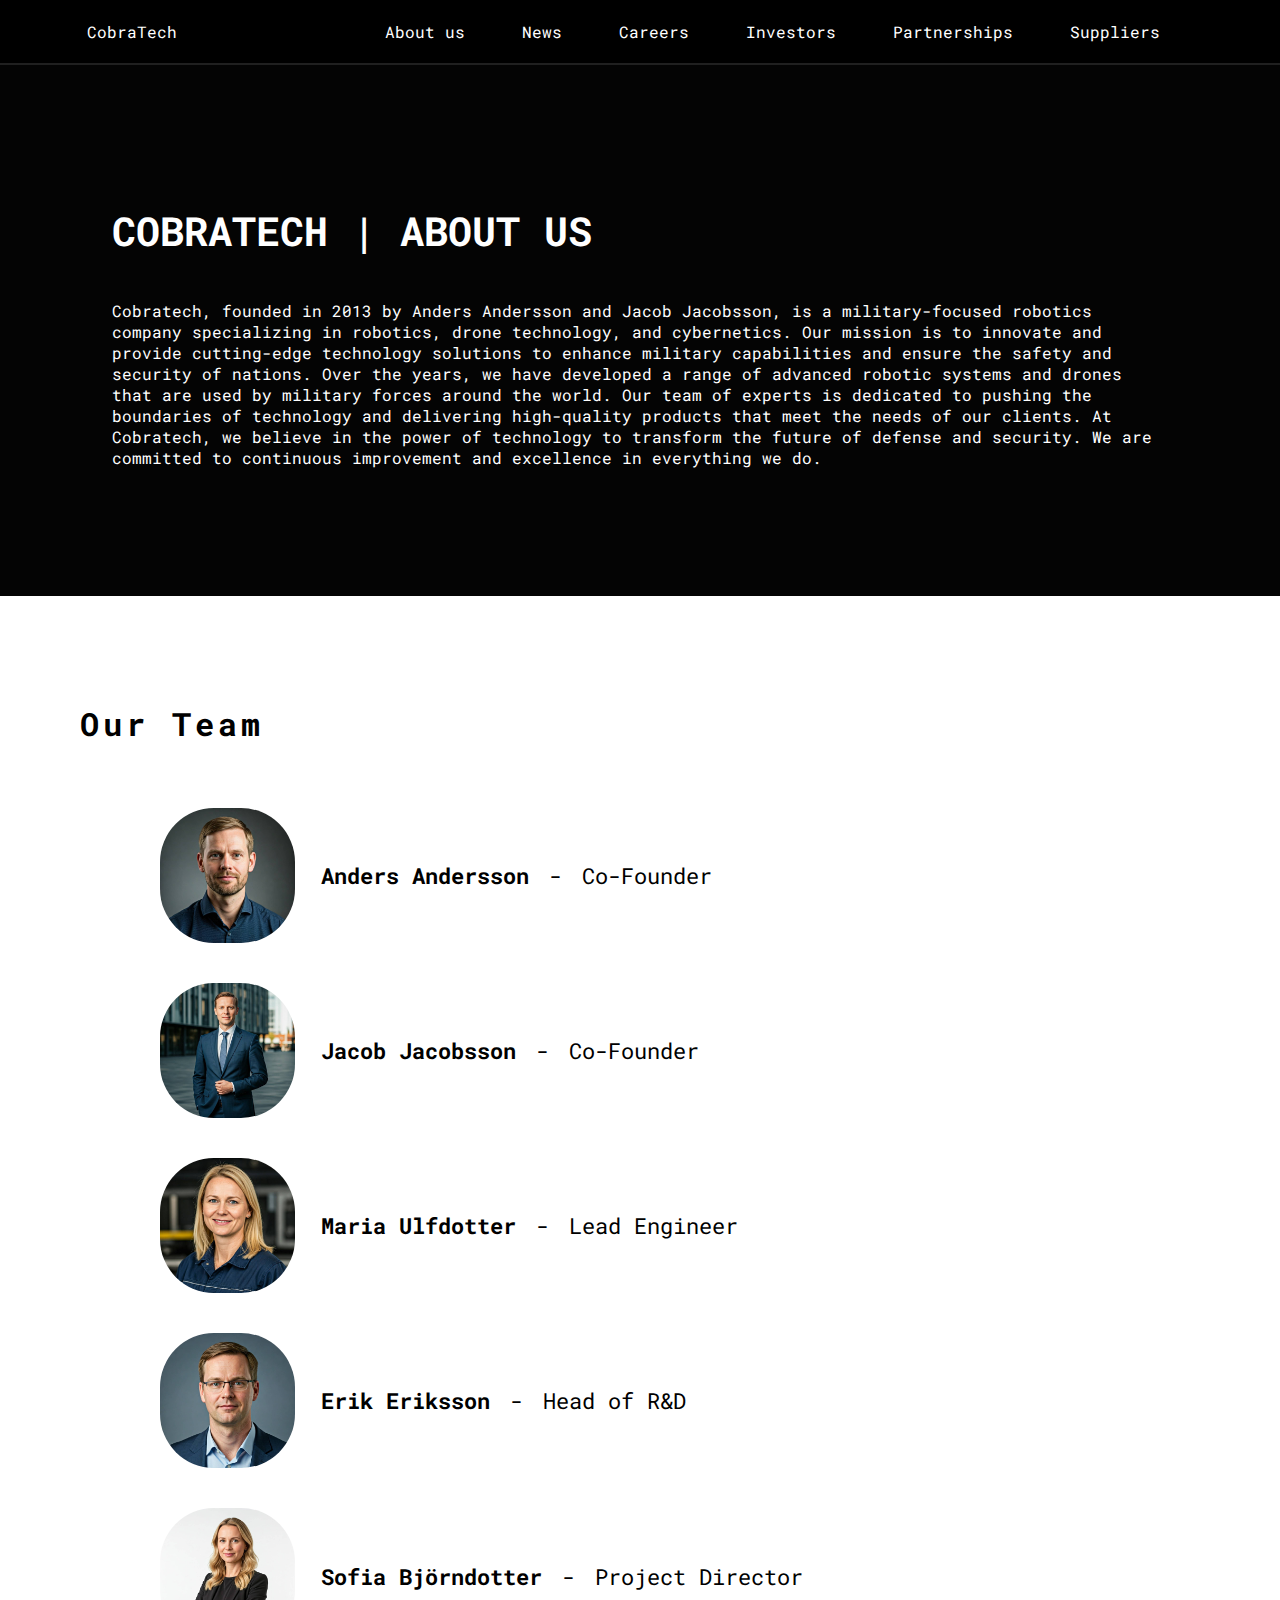
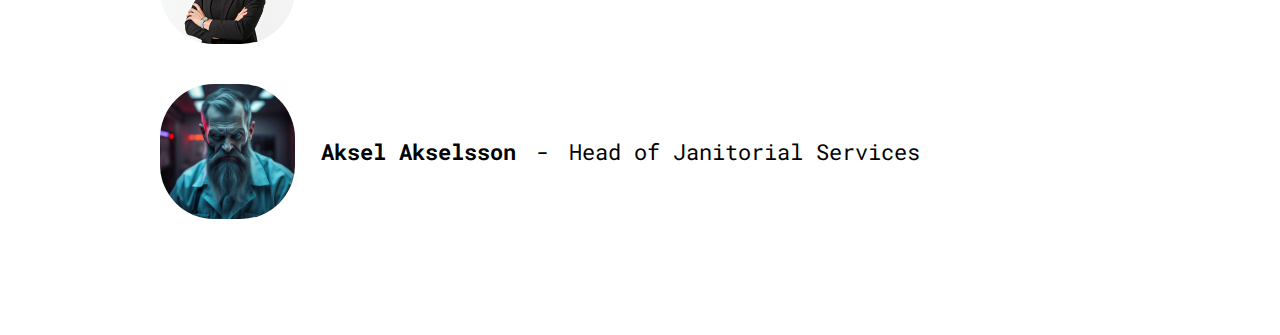
==== About.html @ 30767d49 "employee list" ====
<!DOCTYPE html>
<html lang="en">
<head>
    <meta charset="UTF-8">
    <meta name="viewport" content="width=device-width, initial-scale=1.0">
    <title>About us - CobraTech</title>
    <link rel="stylesheet" href="reset.css">
    <link rel="stylesheet" href="style.css">
</head>
<body>
        <header class="site-head">
            <a href="index.html">CobraTech</a>
                <nav class="nav">
                    <ul class="nav-list">
                        <li><a href="About.html">About us</a></li>
                        <li><a href="#">News</a></li>
                        <li><a href="#">Careers</a></li>
                        <li><a href="#">Investors</a></li>
                        <li><a href="#">Partnerships</a></li>
                        <li><a href="#">Suppliers</a></li>
                    </ul>
                </nav>
        </header>

    
    <div class="about-container-hero">
        <h1>COBRATECH | ABOUT US</h1>
        <p>Cobratech, founded in 2013 by Anders Andersson and Jacob Jacobsson, is a military-focused robotics company specializing in robotics, drone technology, and cybernetics. Our mission is to innovate and provide cutting-edge technology solutions to enhance military capabilities and ensure the safety and security of nations. Over the years, we have developed a range of advanced robotic systems and drones that are used by military forces around the world. Our team of experts is dedicated to pushing the boundaries of technology and delivering high-quality products that meet the needs of our clients. At Cobratech, we believe in the power of technology to transform the future of defense and security. We are committed to continuous improvement and excellence in everything we do.</p>
        
    </div>

    <div class="about-container-second">
        <h2>Our Team</h2>
        <ul class="team-list">
            <li class="team-card">
                <img src="andersson.jpg" alt="andersson">
                <div class="team-card-content">
                <p><strong>Anders Andersson</strong></p>
                <p>-</p>
                <p>Co-Founder</p>
                </div>
            </li>
            <li class="team-card">
                <img src="jacob.jpg" alt="">
                <div class="team-card-content">
                <p><strong>Jacob Jacobsson</strong></p>
                <p>-</p>
                <p>Co-Founder</p>
                </div>
            </li>
            <li class="team-card">
                <img src="olfdotter.jpg" alt="">
                <div class="team-card-content">
                <p><strong>Maria Ulfdotter</strong></p>
                <p>-</p>
                <p>Lead Engineer</p>
                </div>
            </li>
            <li class="team-card">
                <img src="eriksson.jpg" alt="">
                <div class="team-card-content">
                <p><strong>Erik Eriksson</strong></p>
                <p>-</p>
                <p>Head of R&D</p>
                </div>
            </li>
            <li class="team-card">
                <img src="brjorndotter.jpg" alt="">
                <div class="team-card-content">
                <p><strong>Sofia Björndotter</strong></p>
                <p>-</p>
                <p>Project Director</p>
                </div>
            </li>
            <li class="team-card">
                <img src="aksel.jpg" alt="">
                <div class="team-card-content">
                <p><strong>Aksel Akselsson</strong></p>
                <p>-</p>
                <p>Head of Janitorial Services</p>
                </div>
            </li>
    </div>

    <div class="about-container-third">

    </div>

    
</body>
</html>
---- style.css ----
@font-face {
    font-family: RobotoMono;
    src: url(RobotoMono-VariableFont_wght.ttf);
}

body {
    background-color: black;
    background-size: cover;
    color:white;
    font-family: RobotoMono;
}

h1 {
    font-size: 250%;
}

.nav-list li:hover {
    text-decoration: underline;
}

.site-head {
    display: flex;
    flex-wrap: wrap;
    justify-content: space-around;
    align-items: center;
    border-bottom: 2px solid #202020;
    background-color: black;
}

.site-head a {
    color: inherit;
    text-decoration: none;
}

.nav-list {
    list-style: none;
    display: flex;
    width: 65vw;
    justify-content: space-around;
    padding: 5px;
}

.container-hero {
    display: flex;
    padding: 7rem;
    flex-direction: column;
    background-color: rgb(4, 4, 4);
}

.container-hero p {
    width: 500px;
}


.container-second {
  background-color: #002304;
  padding-bottom: 4rem;
  border-bottom: 2px solid black;
  padding-bottom: 5rem;
  border-bottom: 2px solid #383838;
  border-top: 2px solid #383838;
}



.story-head {
    display: flex;
    justify-content: center;
}

.story-head img {
    width: 70%;
    border-radius: 25px;
    filter: brightness(80%);
    position: relative;
    bottom: 3rem;
}

.card-list {
    display: flex;
    justify-content: center;
    gap: 7rem;
}

.card {
    border-radius: 25px;
    width: 300px;
    height: 350px;
    background-color:#004308;
}

.card-content {
    padding: 1rem;
    font-size: 58%;
    display: flex;
    flex-direction: column;
}

.card-content p {
    font-size: 140%;
}

.card:hover {
    transform: scale(1.1);
    transition-duration: 0.5s;
}

.card img {
    width: 300px;
    height: 175px;
    object-position: center;
    object-fit: cover;
    border-top-left-radius: 1rem;
    border-top-right-radius: 1rem;
}

.container-third {
    background-color: #ffffff;
    color: #000000;
    justify-content: center;
    padding-left: 7rem;
    padding-right: 7rem;
    padding-top: 4rem;
    padding-bottom: 4rem;
}

h2 {
    font-size: 200%;
    letter-spacing: 4px;
}

.point-list {
    list-style: none;
    padding: 1rem;
}

.point-list li:hover {
    transform: translate(20px);
    transition-duration: 0.5s;
}

footer {
    background-color: black;
    border-top: 3px solid darkgrey;
    padding: 1rem;
}

.desc {
    display: flex;
    align-items: center;
    justify-content: flex-start;
    gap: 0.5rem;
}

.desc-container {
    display: flex;
    flex-direction: column;
    padding: 10rem;
}

.desc-container h1 {
    font-size: 150%;
}

.color-showcase {
    display: flex;
    justify-content: space-around;
    padding-top: 4rem;
}

.color-card {
    border: 1px solid white;
    padding: 4rem;
}

/*ABOUT*/

.about-container-hero {
    display: flex;
    padding: 7rem;
    flex-direction: column;
    background-color: rgb(4, 4, 4);
}

.about-container-second {
    background-color: #ffffff;
    color: black;
    padding: 5rem;
    display: flex;
    flex-direction: column;
}

.about-container-second p {
    font-size: 110%;
}

.team-list {
    display: flex;
    list-style: none;
    flex-direction: column;
    padding-left: 5rem;
}

.team-list li:hover {
    transform: translate(15px);
    transition-duration: 0.1s;
}

.team-list p {
    margin: 10px;
    font-size: 140%;
}

.team-list img {
max-width: 13%;
height: auto;
border-radius: 40%;
}

.team-card {
    display: flex;
    flex-direction: row;
    margin-bottom: 20px;
    margin-top: 20px;
}

.team-card-content {
    display: flex;
    align-items: center;
    padding-left: 1rem;
}
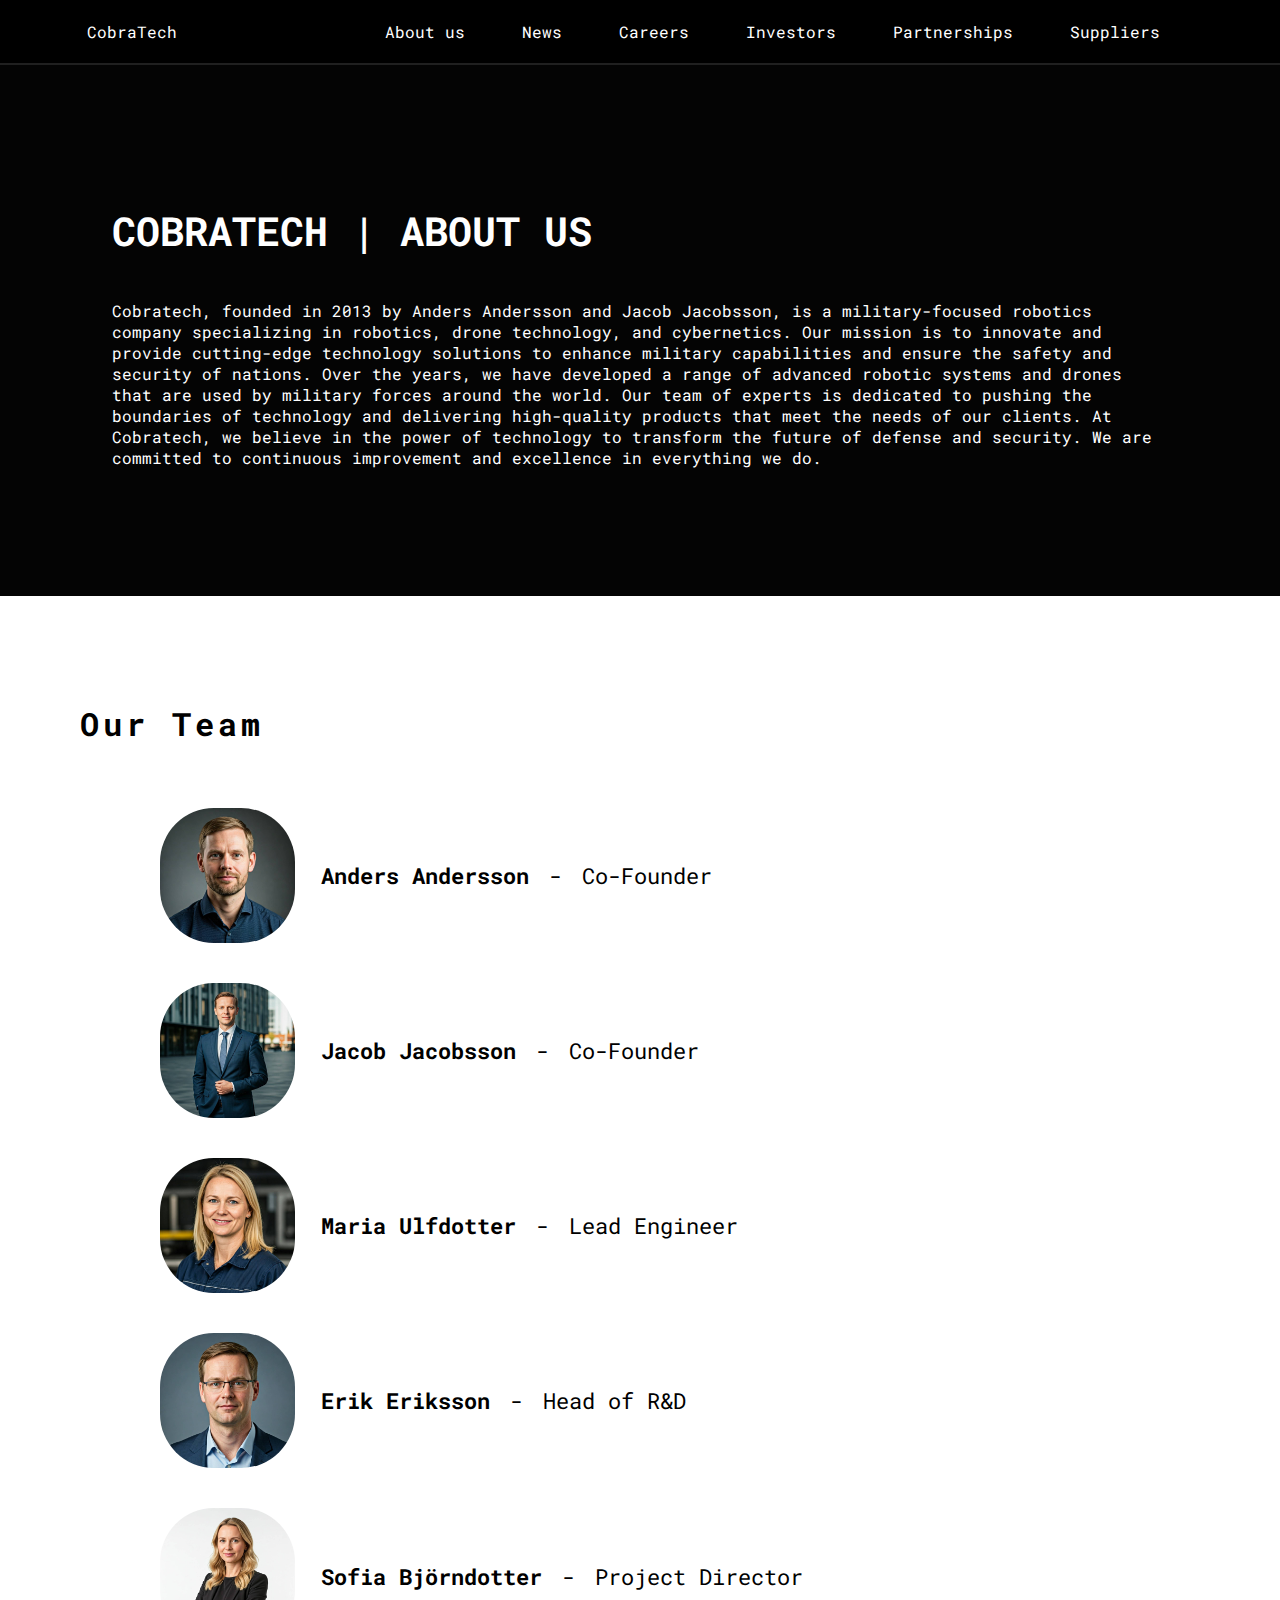
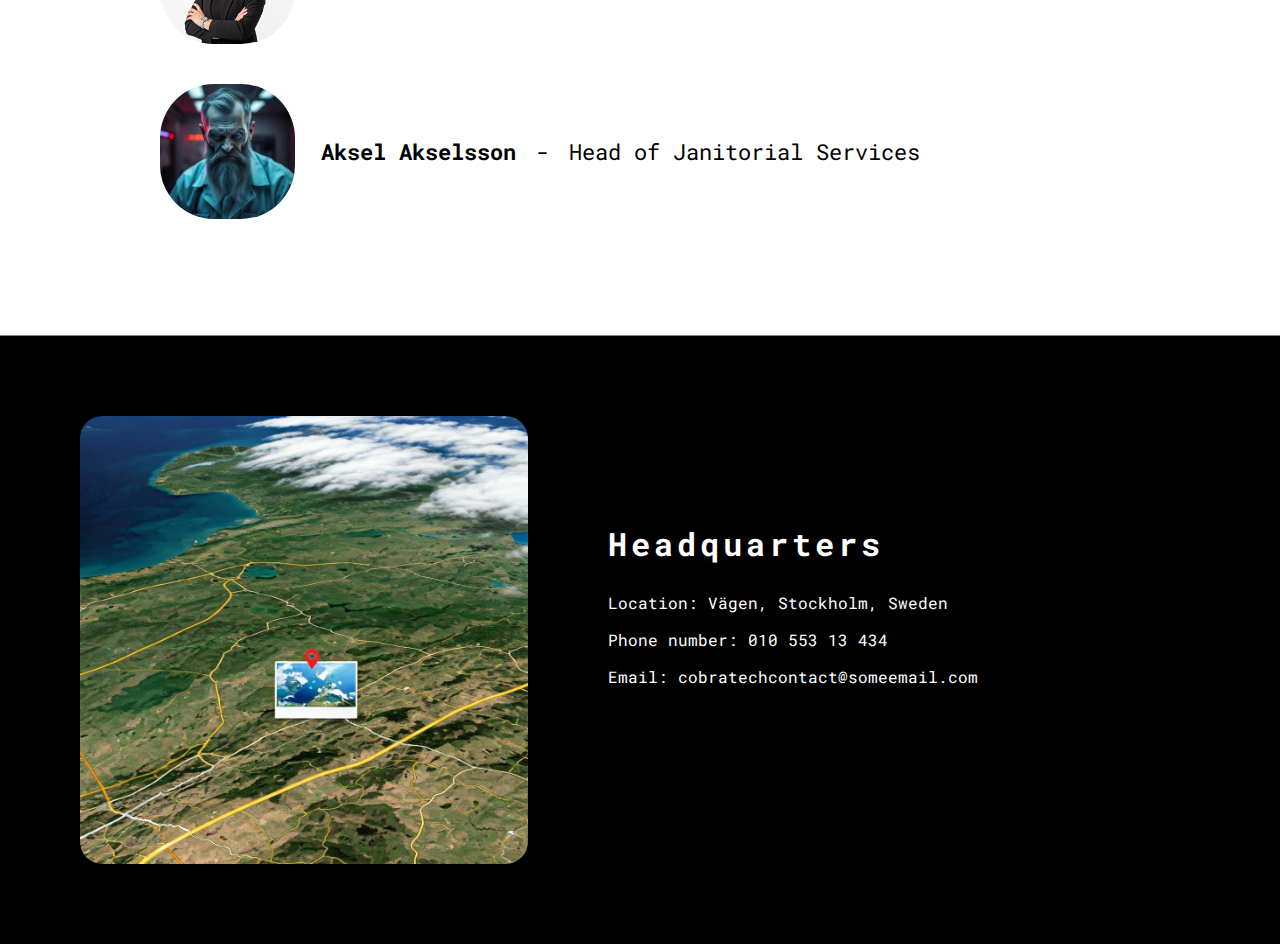
==== commit a0d9c1c4: "location and finish" ====
--- a/About.html
+++ b/About.html
@@ -83,7 +83,15 @@
     </div>
 
     <div class="about-container-third">
-
+        <div class="location">
+            <img src="location.jpg" alt="">
+            <div class="location-text">
+                <h2>Headquarters</h2>
+                <p>Location: Vägen, Stockholm, Sweden</p>
+                <p>Phone number: 010 553 13 434</p>
+                <p>Email: cobratechcontact@someemail.com</p>
+            </div>
+        </div>
     </div>
 
     
--- a/style.css
+++ b/style.css
@@ -53,12 +53,12 @@
 
 
 .container-second {
-  background-color: #002304;
+  background-color: rgb(14, 13, 13);
   padding-bottom: 4rem;
   border-bottom: 2px solid black;
   padding-bottom: 5rem;
-  border-bottom: 2px solid #383838;
-  border-top: 2px solid #383838;
+  border-bottom: 1px solid #ffffff;
+  border-top: 2px solid #ffffff;
 }
 
 
@@ -228,4 +228,23 @@
     display: flex;
     align-items: center;
     padding-left: 1rem;
+}
+
+.about-container-third {
+    border-top: 1px solid grey;
+}
+
+.location {
+    display: flex;
+    padding: 5rem;
+}
+
+.location-text {
+    padding: 5rem;
+}
+
+.location img {
+    max-width: 40%;
+    height: auto;
+    border-radius: 5%;
 }